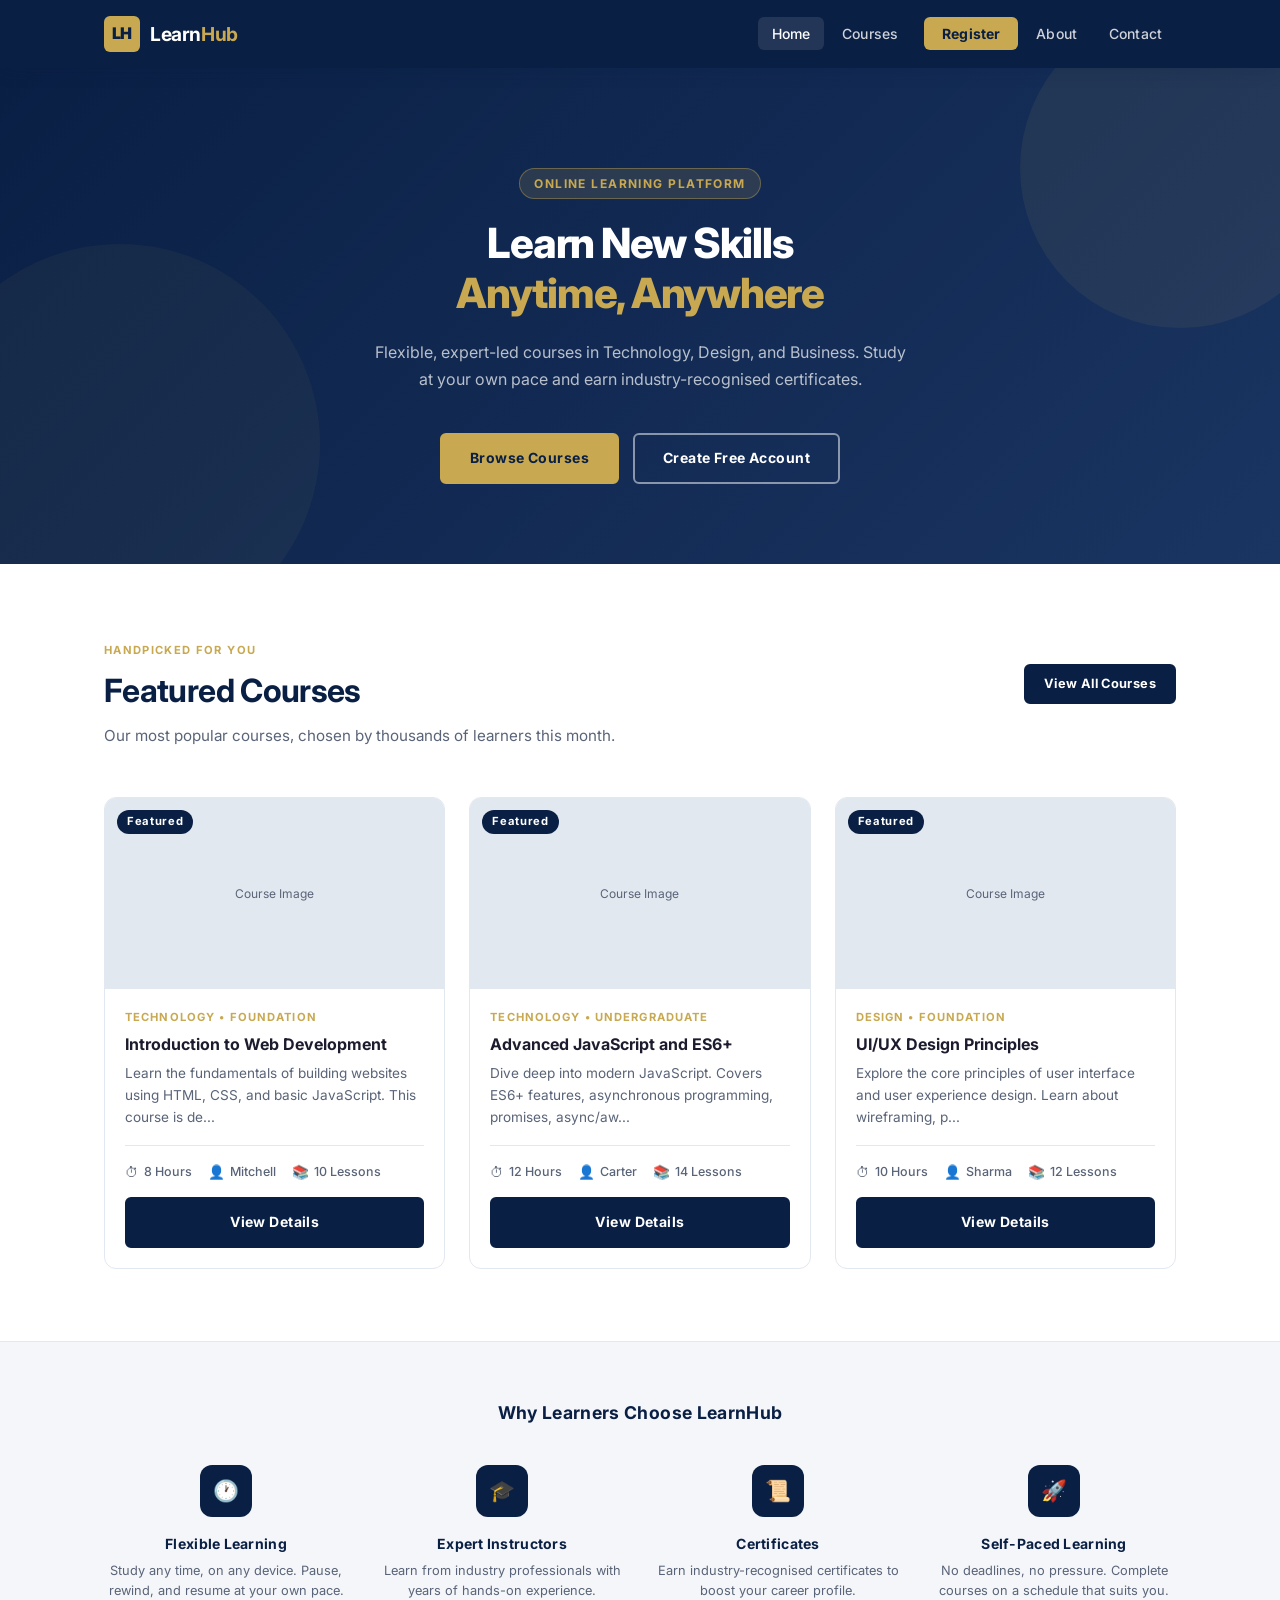
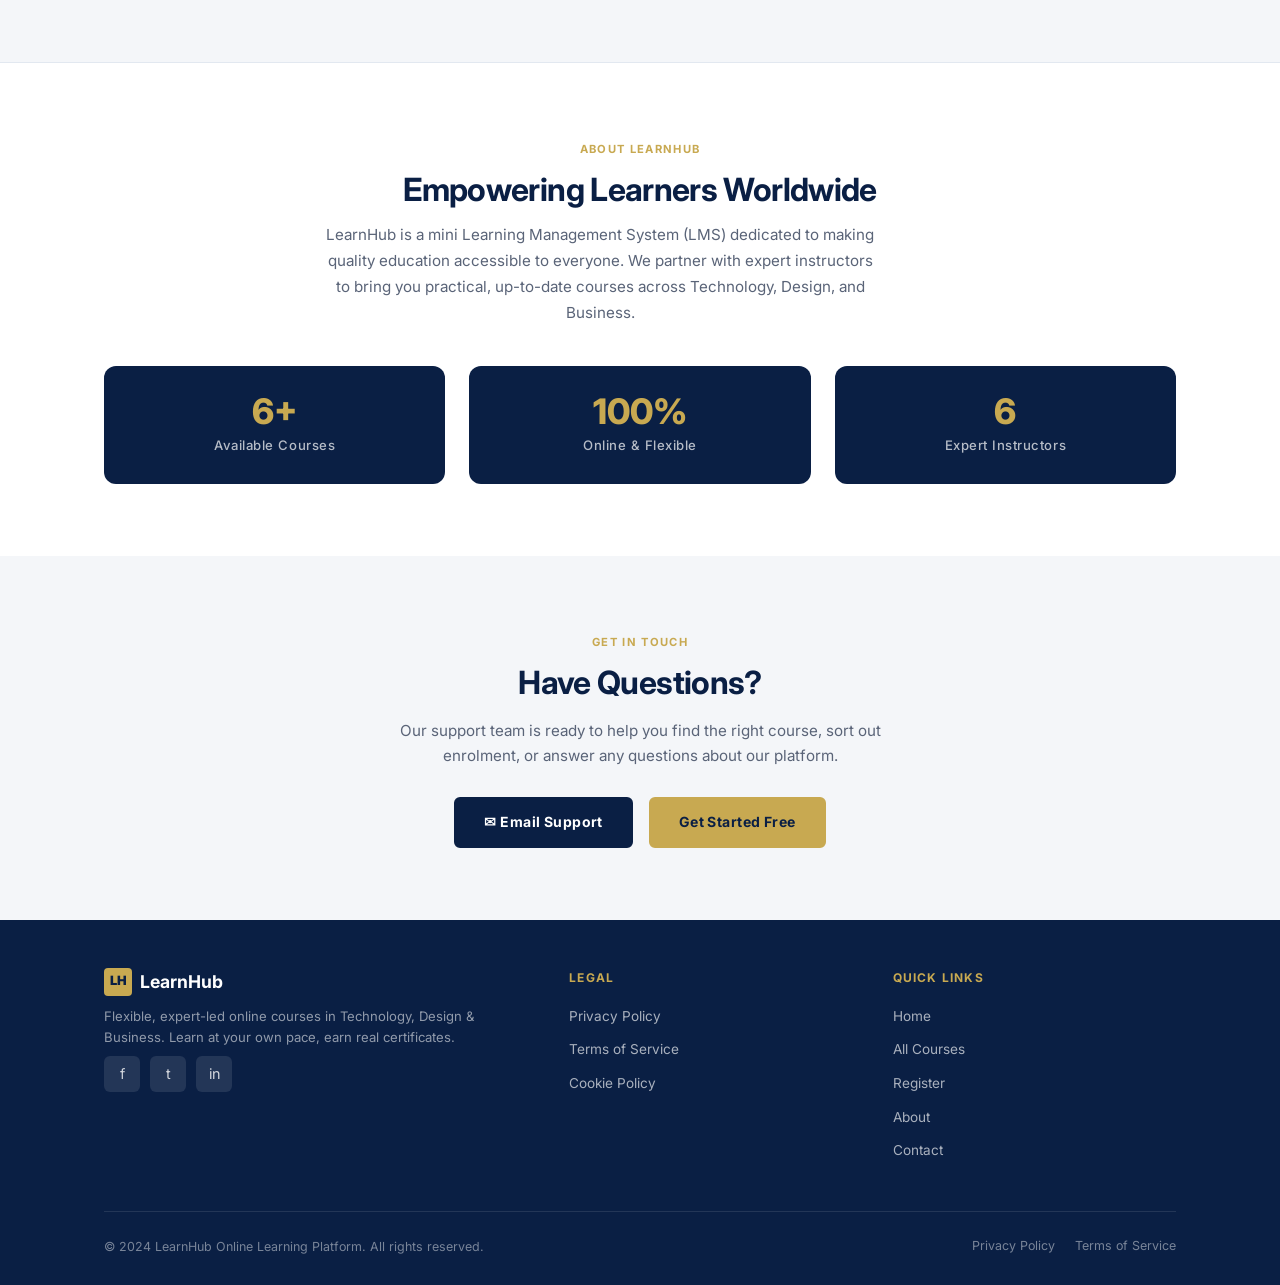
==== learning-platform/index.html @ 15e576df "Initial commit" ====
<!DOCTYPE html>
<html lang="en">
<head>
    <meta charset="UTF-8" />
    <meta name="viewport" content="width=device-width, initial-scale=1.0" />
    <meta name="description" content="LearnHub - An online learning platform offering flexible, expert-led courses in Technology, Design, and Business." />
    <title>LearnHub | Learn New Skills Anytime, Anywhere</title>

    <!-- Google Fonts: Inter -->
    <link rel="preconnect" href="https://fonts.googleapis.com" />
    <link rel="preconnect" href="https://fonts.gstatic.com" crossorigin />
    <link href="https://fonts.googleapis.com/css2?family=Inter:wght@400;500;600;700;800&display=swap" rel="stylesheet" />

    <!-- Global Stylesheet -->
    <link rel="stylesheet" href="styles.css" />
</head>
<body>

    <!-- ===== NAVIGATION ===== -->
    <header>
        <nav class="navbar" role="navigation" aria-label="Main navigation">
            <div class="navbar__inner">
                <!-- Logo / Brand -->
                <a href="index.html" class="navbar__brand" aria-label="LearnHub Home">
                    <div class="navbar__logo-mark" aria-hidden="true">LH</div>
                    <span class="navbar__brand-name">Learn<span>Hub</span></span>
                </a>

                <!-- Desktop Nav Links -->
                <ul class="navbar__nav" role="list">
                    <li><a href="index.html" class="active" aria-current="page">Home</a></li>
                    <li><a href="courses.html">Courses</a></li>
                    <li><a href="register.html" class="nav-cta">Register</a></li>
                    <li><a href="#about">About</a></li>
                    <li><a href="#contact">Contact</a></li>
                </ul>

                <!-- Mobile Hamburger -->
                <button class="navbar__hamburger" aria-label="Open navigation menu" aria-expanded="false" aria-controls="main-nav">
                    <span></span>
                    <span></span>
                    <span></span>
                </button>
            </div>
        </nav>
    </header>

    <main id="main-content">

        <!-- ===== HERO SECTION ===== -->
        <section class="hero" aria-labelledby="hero-heading">
            <div class="container">
                <span class="hero__eyebrow">Online Learning Platform</span>
                <h1 class="hero__title" id="hero-heading">
                    Learn New Skills<br /><span>Anytime, Anywhere</span>
                </h1>
                <p class="hero__subtitle">
                    Flexible, expert-led courses in Technology, Design, and Business.
                    Study at your own pace and earn industry-recognised certificates.
                </p>
                <div class="hero__actions">
                    <a href="courses.html" class="btn btn--primary">Browse Courses</a>
                    <a href="register.html" class="btn btn--outline">Create Free Account</a>
                </div>
            </div>
        </section>

        <!-- ===== FEATURED COURSES ===== -->
        <section class="section" aria-labelledby="featured-heading">
            <div class="container">
                <div class="section-header" style="display:flex; align-items:flex-start; justify-content:space-between; flex-wrap:wrap; gap:16px;">
                    <div>
                        <span class="section-header__eyebrow">Handpicked for You</span>
                        <h2 class="section-header__title" id="featured-heading">Featured Courses</h2>
                        <p class="section-header__subtitle">Our most popular courses, chosen by thousands of learners this month.</p>
                    </div>
                    <a href="courses.html" class="btn btn--dark btn--sm" style="margin-top:28px;">View All Courses</a>
                </div>

                <!-- Course cards injected by JS from XML -->
                <div class="courses-grid" id="featured-courses-grid" role="list" aria-live="polite" aria-label="Featured course list">
                    <!-- Loaded dynamically from courses.xml via main.js -->
                    <div class="no-results" style="grid-column:1/-1;">
                        <p class="text-muted">Loading courses&hellip;</p>
                    </div>
                </div>
            </div>
        </section>

        <!-- ===== FEATURES STRIP ===== -->
        <section class="features-strip" aria-labelledby="features-heading">
            <div class="container">
                <h2 class="text-center text-navy" id="features-heading" style="margin-bottom:40px; font-size:1.1rem; letter-spacing:0.02em; font-weight:700;">Why Learners Choose LearnHub</h2>
                <div class="features-grid" role="list">

                    <div class="feature-item" role="listitem">
                        <div class="feature-item__icon" aria-hidden="true">🕐</div>
                        <div class="feature-item__title">Flexible Learning</div>
                        <p class="feature-item__desc">Study any time, on any device. Pause, rewind, and resume at your own pace.</p>
                    </div>

                    <div class="feature-item" role="listitem">
                        <div class="feature-item__icon" aria-hidden="true">🎓</div>
                        <div class="feature-item__title">Expert Instructors</div>
                        <p class="feature-item__desc">Learn from industry professionals with years of hands-on experience.</p>
                    </div>

                    <div class="feature-item" role="listitem">
                        <div class="feature-item__icon" aria-hidden="true">📜</div>
                        <div class="feature-item__title">Certificates</div>
                        <p class="feature-item__desc">Earn industry-recognised certificates to boost your career profile.</p>
                    </div>

                    <div class="feature-item" role="listitem">
                        <div class="feature-item__icon" aria-hidden="true">🚀</div>
                        <div class="feature-item__title">Self-Paced Learning</div>
                        <p class="feature-item__desc">No deadlines, no pressure. Complete courses on a schedule that suits you.</p>
                    </div>

                </div>
            </div>
        </section>

        <!-- ===== ABOUT SECTION ===== -->
        <section class="section" id="about" aria-labelledby="about-heading">
            <div class="container">
                <div class="section-header text-center" style="max-width:640px; margin:0 auto 40px;">
                    <span class="section-header__eyebrow">About LearnHub</span>
                    <h2 class="section-header__title" id="about-heading">Empowering Learners Worldwide</h2>
                    <p class="section-header__subtitle">
                        LearnHub is a mini Learning Management System (LMS) dedicated to making quality education
                        accessible to everyone. We partner with expert instructors to bring you practical,
                        up-to-date courses across Technology, Design, and Business.
                    </p>
                </div>

                <!-- Stats Grid -->
                <div class="stats-grid" role="list">
                    <div class="stat-card" role="listitem">
                        <div class="stat-card__num">6+</div>
                        <div class="stat-card__label">Available Courses</div>
                    </div>
                    <div class="stat-card" role="listitem">
                        <div class="stat-card__num">100%</div>
                        <div class="stat-card__label">Online & Flexible</div>
                    </div>
                    <div class="stat-card" role="listitem">
                        <div class="stat-card__num">6</div>
                        <div class="stat-card__label">Expert Instructors</div>
                    </div>
                </div>
            </div>
        </section>

        <!-- ===== CONTACT SECTION ===== -->
        <section class="section section--alt" id="contact" aria-labelledby="contact-heading">
            <div class="container text-center" style="max-width:540px;">
                <span class="section-header__eyebrow">Get in Touch</span>
                <h2 class="section-header__title" id="contact-heading" style="color:var(--navy); margin-bottom:14px;">Have Questions?</h2>
                <p style="margin-bottom:28px;">
                    Our support team is ready to help you find the right course, sort out enrolment,
                    or answer any questions about our platform.
                </p>
                <div style="display:flex; justify-content:center; gap:16px; flex-wrap:wrap;">
                    <a href="mailto:support@learnhub.example.com" class="btn btn--dark" aria-label="Email LearnHub support team">
                        ✉ Email Support
                    </a>
                    <a href="register.html" class="btn btn--primary" aria-label="Register for a free LearnHub account">
                        Get Started Free
                    </a>
                </div>
            </div>
        </section>

    </main>

    <!-- ===== FOOTER ===== -->
    <footer class="footer" role="contentinfo">
        <div class="container">
            <div class="footer__inner">

                <!-- Brand -->
                <div>
                    <div class="footer__brand-name">
                        <span class="logo-mark" aria-hidden="true">LH</span>
                        LearnHub
                    </div>
                    <p class="footer__tagline">Flexible, expert-led online courses in Technology, Design &amp; Business. Learn at your own pace, earn real certificates.</p>
                    <nav class="footer__social" aria-label="Social media links">
                        <a href="#" aria-label="LearnHub on Facebook">f</a>
                        <a href="#" aria-label="LearnHub on Twitter">t</a>
                        <a href="#" aria-label="LearnHub on LinkedIn">in</a>
                    </nav>
                </div>

                <!-- Legal Links -->
                <div>
                    <div class="footer__heading">Legal</div>
                    <ul class="footer__links" role="list">
                        <li><a href="#">Privacy Policy</a></li>
                        <li><a href="#">Terms of Service</a></li>
                        <li><a href="#">Cookie Policy</a></li>
                    </ul>
                </div>

                <!-- Quick Links -->
                <div>
                    <div class="footer__heading">Quick Links</div>
                    <ul class="footer__links" role="list">
                        <li><a href="index.html">Home</a></li>
                        <li><a href="courses.html">All Courses</a></li>
                        <li><a href="register.html">Register</a></li>
                        <li><a href="#about">About</a></li>
                        <li><a href="#contact">Contact</a></li>
                    </ul>
                </div>

            </div>

            <!-- Copyright -->
            <div class="footer__bottom">
                <p class="footer__copyright">&copy; 2024 LearnHub Online Learning Platform. All rights reserved.</p>
                <nav class="footer__legal" aria-label="Legal navigation">
                    <a href="#">Privacy Policy</a>
                    <a href="#">Terms of Service</a>
                </nav>
            </div>
        </div>
    </footer>

    <!-- Main JavaScript -->
    <script src="main.js"></script>
</body>
</html>
---- learning-platform/styles.css ----
/* ============================================================
   LearnHub Online Learning Platform - Global Stylesheet
   Colour Palette: Navy (#0a1f44), White (#ffffff),
   Accent: Gold (#c8a951), Light Navy: (#1a3562),
   Mid Grey: (#f4f6f9), Dark Text: (#1c1c2e)
   Font: Inter (Google Fonts)
   ============================================================ */

/* --- 1. CSS CUSTOM PROPERTIES (VARIABLES) --- */
:root {
    --navy:          #0a1f44;
    --navy-light:    #1a3562;
    --navy-hover:    #0d2755;
    --gold:          #c8a951;
    --gold-light:    #e6c96b;
    --white:         #ffffff;
    --off-white:     #f4f6f9;
    --mid-grey:      #e2e8f0;
    --text-dark:     #1c1c2e;
    --text-muted:    #5a6478;
    --success:       #2e7d52;
    --error:         #c0392b;
    --error-light:   #fdecea;

    --font-main:     'Inter', sans-serif;
    --radius:        6px;
    --radius-lg:     12px;
    --shadow-sm:     0 2px 6px rgba(10, 31, 68, 0.1);
    --shadow-md:     0 4px 16px rgba(10, 31, 68, 0.15);
    --shadow-lg:     0 8px 32px rgba(10, 31, 68, 0.18);
    --transition:    0.25s ease;
}

/* --- 2. RESET & BASE --- */
*, *::before, *::after {
    box-sizing: border-box;
    margin: 0;
    padding: 0;
}

html {
    scroll-behavior: smooth;
    font-size: 16px;
}

body {
    font-family: var(--font-main);
    color: var(--text-dark);
    background-color: var(--white);
    line-height: 1.6;
    -webkit-font-smoothing: antialiased;
}

img {
    max-width: 100%;
    height: auto;
    display: block;
}

a {
    color: var(--navy);
    text-decoration: none;
    transition: color var(--transition);
}

a:hover {
    color: var(--gold);
}

a:focus-visible {
    outline: 2px solid var(--gold);
    outline-offset: 3px;
    border-radius: 3px;
}

ul {
    list-style: none;
}

/* --- 3. TYPOGRAPHY SCALE --- */
h1 { font-size: clamp(1.8rem, 4vw, 2.6rem); font-weight: 800; line-height: 1.2; letter-spacing: -0.03em; }
h2 { font-size: clamp(1.4rem, 3vw, 2rem);   font-weight: 700; line-height: 1.3; letter-spacing: -0.02em; }
h3 { font-size: clamp(1.1rem, 2vw, 1.3rem); font-weight: 600; line-height: 1.4; }
h4 { font-size: 1rem;  font-weight: 600; }
p  { font-size: 0.95rem; color: var(--text-muted); line-height: 1.7; }

/* --- 4. LAYOUT UTILITIES --- */
.container {
    max-width: 1120px;
    margin: 0 auto;
    padding: 0 24px;
}

.section {
    padding: 72px 0;
}

.section--alt {
    background-color: var(--off-white);
}

.text-center { text-align: center; }
.text-navy   { color: var(--navy); }
.text-gold   { color: var(--gold); }
.text-muted  { color: var(--text-muted); }

/* --- 5. NAVIGATION --- */
.navbar {
    background-color: var(--navy);
    position: sticky;
    top: 0;
    z-index: 1000;
    box-shadow: var(--shadow-md);
}

.navbar__inner {
    display: flex;
    align-items: center;
    justify-content: space-between;
    height: 68px;
    max-width: 1120px;
    margin: 0 auto;
    padding: 0 24px;
}

.navbar__brand {
    display: flex;
    align-items: center;
    gap: 10px;
    text-decoration: none;
}

.navbar__logo-mark {
    width: 36px;
    height: 36px;
    background-color: var(--gold);
    border-radius: var(--radius);
    display: flex;
    align-items: center;
    justify-content: center;
    font-weight: 900;
    font-size: 1rem;
    color: var(--navy);
    letter-spacing: -0.05em;
    flex-shrink: 0;
}

.navbar__brand-name {
    font-size: 1.2rem;
    font-weight: 700;
    color: var(--white);
    letter-spacing: -0.02em;
}

.navbar__brand-name span {
    color: var(--gold);
}

.navbar__nav {
    display: flex;
    align-items: center;
    gap: 4px;
}

.navbar__nav a {
    color: rgba(255,255,255,0.8);
    font-size: 0.875rem;
    font-weight: 500;
    padding: 8px 14px;
    border-radius: var(--radius);
    transition: background-color var(--transition), color var(--transition);
    letter-spacing: 0.01em;
}

.navbar__nav a:hover,
.navbar__nav a.active {
    background-color: rgba(255,255,255,0.1);
    color: var(--white);
}

.navbar__nav .nav-cta {
    background-color: var(--gold);
    color: var(--navy);
    font-weight: 700;
    margin-left: 8px;
    padding: 8px 18px;
}

.navbar__nav .nav-cta:hover {
    background-color: var(--gold-light);
    color: var(--navy);
}

.navbar__hamburger {
    display: none;
    flex-direction: column;
    gap: 5px;
    background: none;
    border: none;
    cursor: pointer;
    padding: 4px;
    aria-label: "Open menu";
}

.navbar__hamburger span {
    display: block;
    width: 24px;
    height: 2px;
    background-color: var(--white);
    border-radius: 2px;
    transition: transform var(--transition), opacity var(--transition);
}

/* --- 6. HERO SECTION --- */
.hero {
    background: linear-gradient(135deg, var(--navy) 0%, var(--navy-light) 100%);
    padding: 100px 0 80px;
    text-align: center;
    position: relative;
    overflow: hidden;
}

.hero::before {
    content: '';
    position: absolute;
    top: -60px; right: -60px;
    width: 320px; height: 320px;
    background: rgba(200, 169, 81, 0.08);
    border-radius: 50%;
    pointer-events: none;
}

.hero::after {
    content: '';
    position: absolute;
    bottom: -80px; left: -80px;
    width: 400px; height: 400px;
    background: rgba(200, 169, 81, 0.05);
    border-radius: 50%;
    pointer-events: none;
}

.hero__eyebrow {
    display: inline-block;
    background-color: rgba(200, 169, 81, 0.15);
    color: var(--gold);
    border: 1px solid rgba(200, 169, 81, 0.4);
    font-size: 0.75rem;
    font-weight: 700;
    letter-spacing: 0.12em;
    text-transform: uppercase;
    padding: 5px 14px;
    border-radius: 20px;
    margin-bottom: 20px;
}

.hero__title {
    color: var(--white);
    max-width: 680px;
    margin: 0 auto 20px;
}

.hero__title span {
    color: var(--gold);
}

.hero__subtitle {
    color: rgba(255,255,255,0.7);
    max-width: 540px;
    margin: 0 auto 40px;
    font-size: 1rem;
}

.hero__actions {
    display: flex;
    gap: 14px;
    justify-content: center;
    flex-wrap: wrap;
}

/* --- 7. BUTTONS --- */
.btn {
    display: inline-flex;
    align-items: center;
    justify-content: center;
    gap: 8px;
    padding: 12px 28px;
    font-family: var(--font-main);
    font-size: 0.875rem;
    font-weight: 700;
    letter-spacing: 0.03em;
    border-radius: var(--radius);
    border: 2px solid transparent;
    cursor: pointer;
    transition: background-color var(--transition), color var(--transition),
                border-color var(--transition), box-shadow var(--transition),
                transform var(--transition);
    text-decoration: none;
    white-space: nowrap;
}

.btn:focus-visible {
    outline: 3px solid var(--gold);
    outline-offset: 3px;
}

.btn:active {
    transform: translateY(1px);
}

.btn--primary {
    background-color: var(--gold);
    color: var(--navy);
    border-color: var(--gold);
}

.btn--primary:hover {
    background-color: var(--gold-light);
    border-color: var(--gold-light);
    color: var(--navy);
    box-shadow: 0 4px 14px rgba(200, 169, 81, 0.4);
}

.btn--outline {
    background-color: transparent;
    color: var(--white);
    border-color: rgba(255,255,255,0.5);
}

.btn--outline:hover {
    background-color: rgba(255,255,255,0.1);
    border-color: var(--white);
    color: var(--white);
}

.btn--dark {
    background-color: var(--navy);
    color: var(--white);
    border-color: var(--navy);
}

.btn--dark:hover {
    background-color: var(--navy-hover);
    border-color: var(--navy-hover);
    color: var(--white);
    box-shadow: var(--shadow-md);
}

.btn--sm {
    padding: 8px 18px;
    font-size: 0.8rem;
}

.btn--full {
    width: 100%;
}

/* --- 8. SECTION HEADINGS --- */
.section-header {
    margin-bottom: 48px;
}

.section-header__eyebrow {
    display: inline-block;
    font-size: 0.7rem;
    font-weight: 700;
    letter-spacing: 0.12em;
    text-transform: uppercase;
    color: var(--gold);
    margin-bottom: 10px;
}

.section-header__title {
    color: var(--navy);
    margin-bottom: 12px;
}

.section-header__subtitle {
    max-width: 560px;
    font-size: 0.95rem;
}

/* --- 9. COURSE CARDS --- */
.course-card {
    background: var(--white);
    border: 1px solid var(--mid-grey);
    border-radius: var(--radius-lg);
    overflow: hidden;
    transition: box-shadow var(--transition), transform var(--transition);
    display: flex;
    flex-direction: column;
}

.course-card:hover {
    box-shadow: var(--shadow-lg);
    transform: translateY(-4px);
}

.course-card__image {
    width: 100%;
    aspect-ratio: 16/9;
    background-color: var(--mid-grey);
    position: relative;
    overflow: hidden;
    display: flex;
    align-items: center;
    justify-content: center;
}

.course-card__image img {
    width: 100%;
    height: 100%;
    object-fit: cover;
}

.course-card__image-placeholder {
    color: var(--text-muted);
    font-size: 0.75rem;
    text-align: center;
    padding: 20px;
}

.course-card__badge {
    position: absolute;
    top: 12px;
    left: 12px;
    background-color: var(--navy);
    color: var(--white);
    font-size: 0.7rem;
    font-weight: 700;
    padding: 3px 10px;
    border-radius: 20px;
    letter-spacing: 0.06em;
}

.course-card__body {
    padding: 20px;
    flex: 1;
    display: flex;
    flex-direction: column;
}

.course-card__category {
    font-size: 0.7rem;
    font-weight: 700;
    letter-spacing: 0.1em;
    text-transform: uppercase;
    color: var(--gold);
    margin-bottom: 6px;
}

.course-card__title {
    font-size: 1rem;
    font-weight: 700;
    color: var(--text-dark);
    margin-bottom: 8px;
    line-height: 1.4;
}

.course-card__desc {
    font-size: 0.85rem;
    color: var(--text-muted);
    line-height: 1.6;
    margin-bottom: 16px;
    flex: 1;
}

.course-card__meta {
    display: flex;
    align-items: center;
    gap: 16px;
    padding-top: 16px;
    border-top: 1px solid var(--mid-grey);
    margin-bottom: 14px;
}

.course-card__meta-item {
    display: flex;
    align-items: center;
    gap: 5px;
    font-size: 0.78rem;
    color: var(--text-muted);
    font-weight: 500;
}

.meta-icon {
    font-size: 0.85rem;
}

/* --- 10. COURSE GRID --- */
.courses-grid {
    display: grid;
    grid-template-columns: repeat(3, 1fr);
    gap: 24px;
}

/* --- 11. FEATURES / BENEFITS STRIP --- */
.features-strip {
    background: var(--off-white);
    padding: 60px 0;
    border-top: 1px solid var(--mid-grey);
    border-bottom: 1px solid var(--mid-grey);
}

.features-grid {
    display: grid;
    grid-template-columns: repeat(4, 1fr);
    gap: 32px;
}

.feature-item {
    text-align: center;
}

.feature-item__icon {
    width: 52px;
    height: 52px;
    background-color: var(--navy);
    border-radius: var(--radius-lg);
    display: flex;
    align-items: center;
    justify-content: center;
    margin: 0 auto 16px;
    font-size: 1.3rem;
    color: var(--gold);
}

.feature-item__title {
    font-size: 0.875rem;
    font-weight: 700;
    color: var(--navy);
    margin-bottom: 6px;
    letter-spacing: 0.02em;
}

.feature-item__desc {
    font-size: 0.8rem;
    color: var(--text-muted);
    line-height: 1.6;
}

/* --- 12. FOOTER --- */
.footer {
    background-color: var(--navy);
    color: rgba(255,255,255,0.7);
    padding: 48px 0 28px;
}

.footer__inner {
    display: grid;
    grid-template-columns: 1.5fr 1fr 1fr;
    gap: 40px;
    margin-bottom: 40px;
}

.footer__brand-name {
    font-size: 1.1rem;
    font-weight: 700;
    color: var(--white);
    margin-bottom: 10px;
    display: flex;
    align-items: center;
    gap: 8px;
}

.footer__brand-name .logo-mark {
    width: 28px; height: 28px;
    background-color: var(--gold);
    border-radius: 4px;
    display: inline-flex;
    align-items: center;
    justify-content: center;
    font-size: 0.8rem;
    font-weight: 900;
    color: var(--navy);
}

.footer__tagline {
    font-size: 0.82rem;
    line-height: 1.6;
    color: rgba(255,255,255,0.55);
}

.footer__heading {
    font-size: 0.75rem;
    font-weight: 700;
    letter-spacing: 0.1em;
    text-transform: uppercase;
    color: var(--gold);
    margin-bottom: 16px;
}

.footer__links li {
    margin-bottom: 8px;
}

.footer__links a {
    color: rgba(255,255,255,0.65);
    font-size: 0.85rem;
    transition: color var(--transition);
}

.footer__links a:hover {
    color: var(--white);
}

.footer__social {
    display: flex;
    gap: 10px;
    margin-top: 8px;
}

.footer__social a {
    width: 36px; height: 36px;
    background-color: rgba(255,255,255,0.1);
    border-radius: var(--radius);
    display: flex;
    align-items: center;
    justify-content: center;
    color: rgba(255,255,255,0.8);
    font-size: 0.9rem;
    transition: background-color var(--transition), color var(--transition);
}

.footer__social a:hover {
    background-color: var(--gold);
    color: var(--navy);
}

.footer__bottom {
    border-top: 1px solid rgba(255,255,255,0.1);
    padding-top: 24px;
    display: flex;
    align-items: center;
    justify-content: space-between;
    flex-wrap: wrap;
    gap: 12px;
}

.footer__copyright {
    font-size: 0.78rem;
    color: rgba(255,255,255,0.45);
}

.footer__legal {
    display: flex;
    gap: 20px;
}

.footer__legal a {
    font-size: 0.78rem;
    color: rgba(255,255,255,0.45);
    transition: color var(--transition);
}

.footer__legal a:hover {
    color: var(--white);
}

/* --- 13. BREADCRUMB --- */
.breadcrumb {
    background-color: var(--off-white);
    border-bottom: 1px solid var(--mid-grey);
    padding: 12px 0;
}

.breadcrumb__list {
    display: flex;
    align-items: center;
    gap: 8px;
    max-width: 1120px;
    margin: 0 auto;
    padding: 0 24px;
}

.breadcrumb__item {
    font-size: 0.8rem;
    color: var(--text-muted);
}

.breadcrumb__item a {
    color: var(--text-muted);
    transition: color var(--transition);
}

.breadcrumb__item a:hover {
    color: var(--navy);
}

.breadcrumb__item.active {
    color: var(--navy);
    font-weight: 600;
}

.breadcrumb__sep {
    color: var(--mid-grey);
    font-size: 0.7rem;
}

/* --- 14. PAGINATION --- */
.pagination {
    display: flex;
    justify-content: center;
    align-items: center;
    gap: 6px;
    margin-top: 48px;
}

.pagination__btn {
    width: 38px;
    height: 38px;
    display: flex;
    align-items: center;
    justify-content: center;
    border: 1px solid var(--mid-grey);
    border-radius: var(--radius);
    font-size: 0.875rem;
    font-weight: 500;
    color: var(--text-dark);
    cursor: pointer;
    transition: background-color var(--transition), border-color var(--transition), color var(--transition);
    background: var(--white);
    font-family: var(--font-main);
}

.pagination__btn:hover {
    background-color: var(--navy);
    border-color: var(--navy);
    color: var(--white);
}

.pagination__btn.active {
    background-color: var(--navy);
    border-color: var(--navy);
    color: var(--white);
    font-weight: 700;
}

.pagination__ellipsis {
    font-size: 0.875rem;
    color: var(--text-muted);
    padding: 0 4px;
}

/* --- 15. SEARCH & FILTER BAR --- */
.filter-bar {
    background-color: var(--white);
    border: 1px solid var(--mid-grey);
    border-radius: var(--radius-lg);
    padding: 20px 24px;
    display: flex;
    align-items: center;
    gap: 16px;
    margin-bottom: 36px;
    box-shadow: var(--shadow-sm);
}

.filter-bar__search {
    flex: 1;
    position: relative;
}

.filter-bar__search-icon {
    position: absolute;
    left: 14px;
    top: 50%;
    transform: translateY(-50%);
    color: var(--text-muted);
    font-size: 0.9rem;
    pointer-events: none;
}

.filter-bar__search input {
    width: 100%;
    padding: 10px 14px 10px 38px;
    border: 1px solid var(--mid-grey);
    border-radius: var(--radius);
    font-family: var(--font-main);
    font-size: 0.875rem;
    color: var(--text-dark);
    transition: border-color var(--transition), box-shadow var(--transition);
    background: var(--off-white);
}

.filter-bar__search input:focus {
    outline: none;
    border-color: var(--navy);
    box-shadow: 0 0 0 3px rgba(10, 31, 68, 0.08);
    background: var(--white);
}

.filter-bar__select {
    padding: 10px 36px 10px 14px;
    border: 1px solid var(--mid-grey);
    border-radius: var(--radius);
    font-family: var(--font-main);
    font-size: 0.875rem;
    color: var(--text-dark);
    background: var(--off-white);
    cursor: pointer;
    appearance: none;
    -webkit-appearance: none;
    background-image: url("data:image/svg+xml,%3Csvg xmlns='http://www.w3.org/2000/svg' width='12' height='12' viewBox='0 0 12 12'%3E%3Cpath fill='%235a6478' d='M6 8L1 3h10z'/%3E%3C/svg%3E");
    background-repeat: no-repeat;
    background-position: right 12px center;
    min-width: 160px;
    transition: border-color var(--transition), box-shadow var(--transition);
}

.filter-bar__select:focus {
    outline: none;
    border-color: var(--navy);
    box-shadow: 0 0 0 3px rgba(10, 31, 68, 0.08);
}

/* --- 16. FORM ELEMENTS --- */
.form-group {
    margin-bottom: 20px;
}

.form-label {
    display: block;
    font-size: 0.82rem;
    font-weight: 600;
    color: var(--text-dark);
    margin-bottom: 6px;
    letter-spacing: 0.02em;
}

.form-label .required {
    color: var(--error);
    margin-left: 2px;
}

.form-input,
.form-select,
.form-textarea {
    width: 100%;
    padding: 11px 14px;
    border: 1.5px solid var(--mid-grey);
    border-radius: var(--radius);
    font-family: var(--font-main);
    font-size: 0.875rem;
    color: var(--text-dark);
    background-color: var(--white);
    transition: border-color var(--transition), box-shadow var(--transition);
}

.form-input:focus,
.form-select:focus,
.form-textarea:focus {
    outline: none;
    border-color: var(--navy);
    box-shadow: 0 0 0 3px rgba(10, 31, 68, 0.08);
}

.form-input.is-valid  { border-color: var(--success); }
.form-input.is-error  { border-color: var(--error); background-color: var(--error-light); }
.form-select.is-error { border-color: var(--error); background-color: var(--error-light); }

.form-textarea {
    resize: vertical;
    min-height: 110px;
}

.form-error {
    display: none;
    font-size: 0.78rem;
    color: var(--error);
    margin-top: 5px;
    font-weight: 500;
}

.form-error.visible {
    display: block;
}

.form-success-msg {
    display: none;
    background-color: #eaf6ef;
    border: 1px solid #a3d9b8;
    border-radius: var(--radius);
    color: var(--success);
    padding: 14px 18px;
    font-size: 0.875rem;
    font-weight: 600;
    margin-top: 16px;
    text-align: center;
}

.form-success-msg.visible {
    display: block;
}

/* Checkbox & Radio */
.check-group, .radio-group {
    display: flex;
    flex-direction: column;
    gap: 10px;
}

.check-label, .radio-label {
    display: flex;
    align-items: center;
    gap: 10px;
    font-size: 0.875rem;
    color: var(--text-dark);
    cursor: pointer;
}

.check-label input[type="checkbox"],
.radio-label input[type="radio"] {
    width: 16px;
    height: 16px;
    accent-color: var(--navy);
    cursor: pointer;
    flex-shrink: 0;
}

/* --- 17. COURSE DETAIL PAGE --- */
.course-detail-layout {
    display: grid;
    grid-template-columns: 1fr 320px;
    gap: 40px;
    align-items: start;
    padding: 48px 0 72px;
}

.course-detail__main-image {
    width: 100%;
    aspect-ratio: 16/9;
    background-color: var(--mid-grey);
    border-radius: var(--radius-lg);
    overflow: hidden;
    margin-bottom: 32px;
    display: flex;
    align-items: center;
    justify-content: center;
    color: var(--text-muted);
    font-size: 0.85rem;
}

.course-detail__main-image img {
    width: 100%;
    height: 100%;
    object-fit: cover;
}

.course-detail__section {
    margin-bottom: 36px;
}

.course-detail__section h2 {
    font-size: 1.1rem;
    font-weight: 700;
    color: var(--navy);
    margin-bottom: 16px;
    padding-bottom: 10px;
    border-bottom: 2px solid var(--mid-grey);
}

.objectives-grid {
    display: grid;
    grid-template-columns: 1fr 1fr;
    gap: 10px;
}

.objective-item {
    display: flex;
    align-items: flex-start;
    gap: 10px;
    font-size: 0.875rem;
    color: var(--text-dark);
    background: var(--off-white);
    padding: 10px 14px;
    border-radius: var(--radius);
    border-left: 3px solid var(--gold);
}

.objective-item::before {
    content: '✓';
    color: var(--gold);
    font-weight: 700;
    flex-shrink: 0;
    margin-top: 1px;
}

.lessons-list {
    border: 1px solid var(--mid-grey);
    border-radius: var(--radius-lg);
    overflow: hidden;
}

.lesson-item {
    display: flex;
    align-items: center;
    gap: 14px;
    padding: 14px 18px;
    border-bottom: 1px solid var(--mid-grey);
    font-size: 0.875rem;
    color: var(--text-dark);
    transition: background-color var(--transition);
}

.lesson-item:last-child {
    border-bottom: none;
}

.lesson-item:hover {
    background-color: var(--off-white);
}

.lesson-item__num {
    font-size: 0.75rem;
    font-weight: 700;
    color: var(--text-muted);
    width: 24px;
    flex-shrink: 0;
}

.lesson-item__title {
    flex: 1;
    font-weight: 500;
}

.lesson-item__icon {
    color: var(--text-muted);
    font-size: 0.85rem;
}

.instructor-card {
    display: flex;
    align-items: center;
    gap: 16px;
    padding: 20px;
    background: var(--off-white);
    border-radius: var(--radius-lg);
    border: 1px solid var(--mid-grey);
}

.instructor-card__avatar {
    width: 56px; height: 56px;
    background-color: var(--navy);
    border-radius: 50%;
    display: flex;
    align-items: center;
    justify-content: center;
    color: var(--gold);
    font-size: 1.2rem;
    font-weight: 700;
    flex-shrink: 0;
}

.instructor-card__name {
    font-weight: 700;
    color: var(--text-dark);
    margin-bottom: 4px;
}

.instructor-card__bio {
    font-size: 0.82rem;
    color: var(--text-muted);
}

/* Sticky Sidebar */
.course-sidebar {
    position: sticky;
    top: 88px;
}

.course-summary-card {
    background: var(--white);
    border: 1px solid var(--mid-grey);
    border-radius: var(--radius-lg);
    overflow: hidden;
    box-shadow: var(--shadow-md);
    margin-bottom: 20px;
}

.course-summary-card__header {
    background: var(--navy);
    padding: 20px;
}

.course-summary-card__header h3 {
    color: var(--white);
    font-size: 0.8rem;
    letter-spacing: 0.08em;
    text-transform: uppercase;
    font-weight: 700;
    margin-bottom: 0;
}

.course-summary-card__body {
    padding: 20px;
}

.summary-row {
    display: flex;
    align-items: center;
    justify-content: space-between;
    padding: 10px 0;
    border-bottom: 1px solid var(--mid-grey);
    font-size: 0.85rem;
}

.summary-row:last-child {
    border-bottom: none;
}

.summary-row__label {
    color: var(--text-muted);
    font-weight: 500;
}

.summary-row__value {
    color: var(--navy);
    font-weight: 700;
}

.progress-bar-wrap {
    margin: 14px 0;
}

.progress-label {
    display: flex;
    justify-content: space-between;
    font-size: 0.78rem;
    color: var(--text-muted);
    margin-bottom: 6px;
}

.progress-bar {
    height: 6px;
    background-color: var(--mid-grey);
    border-radius: 6px;
    overflow: hidden;
}

.progress-bar__fill {
    height: 100%;
    background: linear-gradient(90deg, var(--navy), var(--gold));
    border-radius: 6px;
    width: 0%;
    transition: width 0.6s ease;
}

.related-card {
    display: flex;
    align-items: center;
    gap: 12px;
    padding: 12px;
    background: var(--white);
    border: 1px solid var(--mid-grey);
    border-radius: var(--radius);
    margin-bottom: 10px;
    transition: box-shadow var(--transition);
    text-decoration: none;
}

.related-card:hover {
    box-shadow: var(--shadow-md);
}

.related-card__thumb {
    width: 56px; height: 42px;
    background-color: var(--mid-grey);
    border-radius: 4px;
    flex-shrink: 0;
    overflow: hidden;
}

.related-card__title {
    font-size: 0.82rem;
    font-weight: 600;
    color: var(--text-dark);
    line-height: 1.3;
    margin-bottom: 3px;
}

.related-card__meta {
    font-size: 0.75rem;
    color: var(--text-muted);
}

/* --- 18. REGISTRATION PAGE --- */
.registration-layout {
    display: grid;
    grid-template-columns: 1fr 320px;
    gap: 40px;
    padding: 48px 0 72px;
    align-items: start;
}

.registration-form-card {
    background: var(--white);
    border: 1px solid var(--mid-grey);
    border-radius: var(--radius-lg);
    padding: 36px;
    box-shadow: var(--shadow-sm);
}

.form-row {
    display: grid;
    grid-template-columns: 1fr 1fr;
    gap: 16px;
}

.registration-benefits {
    background: var(--navy);
    border-radius: var(--radius-lg);
    padding: 28px;
    position: sticky;
    top: 88px;
}

.registration-benefits h3 {
    color: var(--gold);
    font-size: 0.8rem;
    letter-spacing: 0.1em;
    text-transform: uppercase;
    margin-bottom: 20px;
}

.benefit-item {
    display: flex;
    align-items: flex-start;
    gap: 12px;
    margin-bottom: 18px;
    color: rgba(255,255,255,0.85);
    font-size: 0.875rem;
    line-height: 1.5;
}

.benefit-item__icon {
    width: 28px; height: 28px;
    background: rgba(200, 169, 81, 0.2);
    border-radius: 6px;
    display: flex;
    align-items: center;
    justify-content: center;
    font-size: 0.85rem;
    color: var(--gold);
    flex-shrink: 0;
    margin-top: 1px;
}

/* --- 19. ABOUT / STATS --- */
.stats-grid {
    display: grid;
    grid-template-columns: repeat(3, 1fr);
    gap: 24px;
    margin-top: 40px;
}

.stat-card {
    background: var(--navy);
    color: var(--white);
    border-radius: var(--radius-lg);
    padding: 28px 24px;
    text-align: center;
}

.stat-card__num {
    font-size: 2.2rem;
    font-weight: 800;
    color: var(--gold);
    line-height: 1;
    margin-bottom: 6px;
}

.stat-card__label {
    font-size: 0.82rem;
    color: rgba(255,255,255,0.7);
    font-weight: 500;
    letter-spacing: 0.04em;
}

/* --- 20. NO RESULTS STATE --- */
.no-results {
    text-align: center;
    padding: 60px 24px;
    color: var(--text-muted);
}

.no-results__icon {
    font-size: 2.5rem;
    margin-bottom: 14px;
}

.no-results__title {
    font-size: 1rem;
    font-weight: 600;
    color: var(--navy);
    margin-bottom: 6px;
}

.no-results p {
    font-size: 0.875rem;
}

/* --- 21. RESPONSIVE --- */
@media (max-width: 1024px) {
    .courses-grid { grid-template-columns: repeat(2, 1fr); }
    .features-grid { grid-template-columns: repeat(2, 1fr); gap: 24px; }
    .footer__inner { grid-template-columns: 1fr 1fr; }
    .course-detail-layout { grid-template-columns: 1fr; }
    .course-sidebar { position: static; }
    .registration-layout { grid-template-columns: 1fr; }
    .registration-benefits { position: static; }
    .objectives-grid { grid-template-columns: 1fr; }
    .stats-grid { grid-template-columns: repeat(2, 1fr); }
}

@media (max-width: 768px) {
    .navbar__nav { display: none; }
    .navbar__nav.open {
        display: flex;
        flex-direction: column;
        position: absolute;
        top: 68px; left: 0; right: 0;
        background: var(--navy);
        padding: 16px 24px 24px;
        gap: 4px;
        box-shadow: var(--shadow-lg);
    }
    .navbar__hamburger { display: flex; }
    .navbar__inner { position: relative; }
    .courses-grid { grid-template-columns: 1fr; }
    .form-row { grid-template-columns: 1fr; }
    .filter-bar { flex-direction: column; align-items: stretch; }
    .hero { padding: 64px 0 52px; }
    .section { padding: 48px 0; }
    .footer__inner { grid-template-columns: 1fr; }
    .footer__bottom { flex-direction: column; align-items: flex-start; }
    .stats-grid { grid-template-columns: 1fr; }
    .registration-form-card { padding: 24px; }
}

@media (prefers-reduced-motion: reduce) {
    *, *::before, *::after {
        animation-duration: 0.01ms !important;
        transition-duration: 0.01ms !important;
    }
}
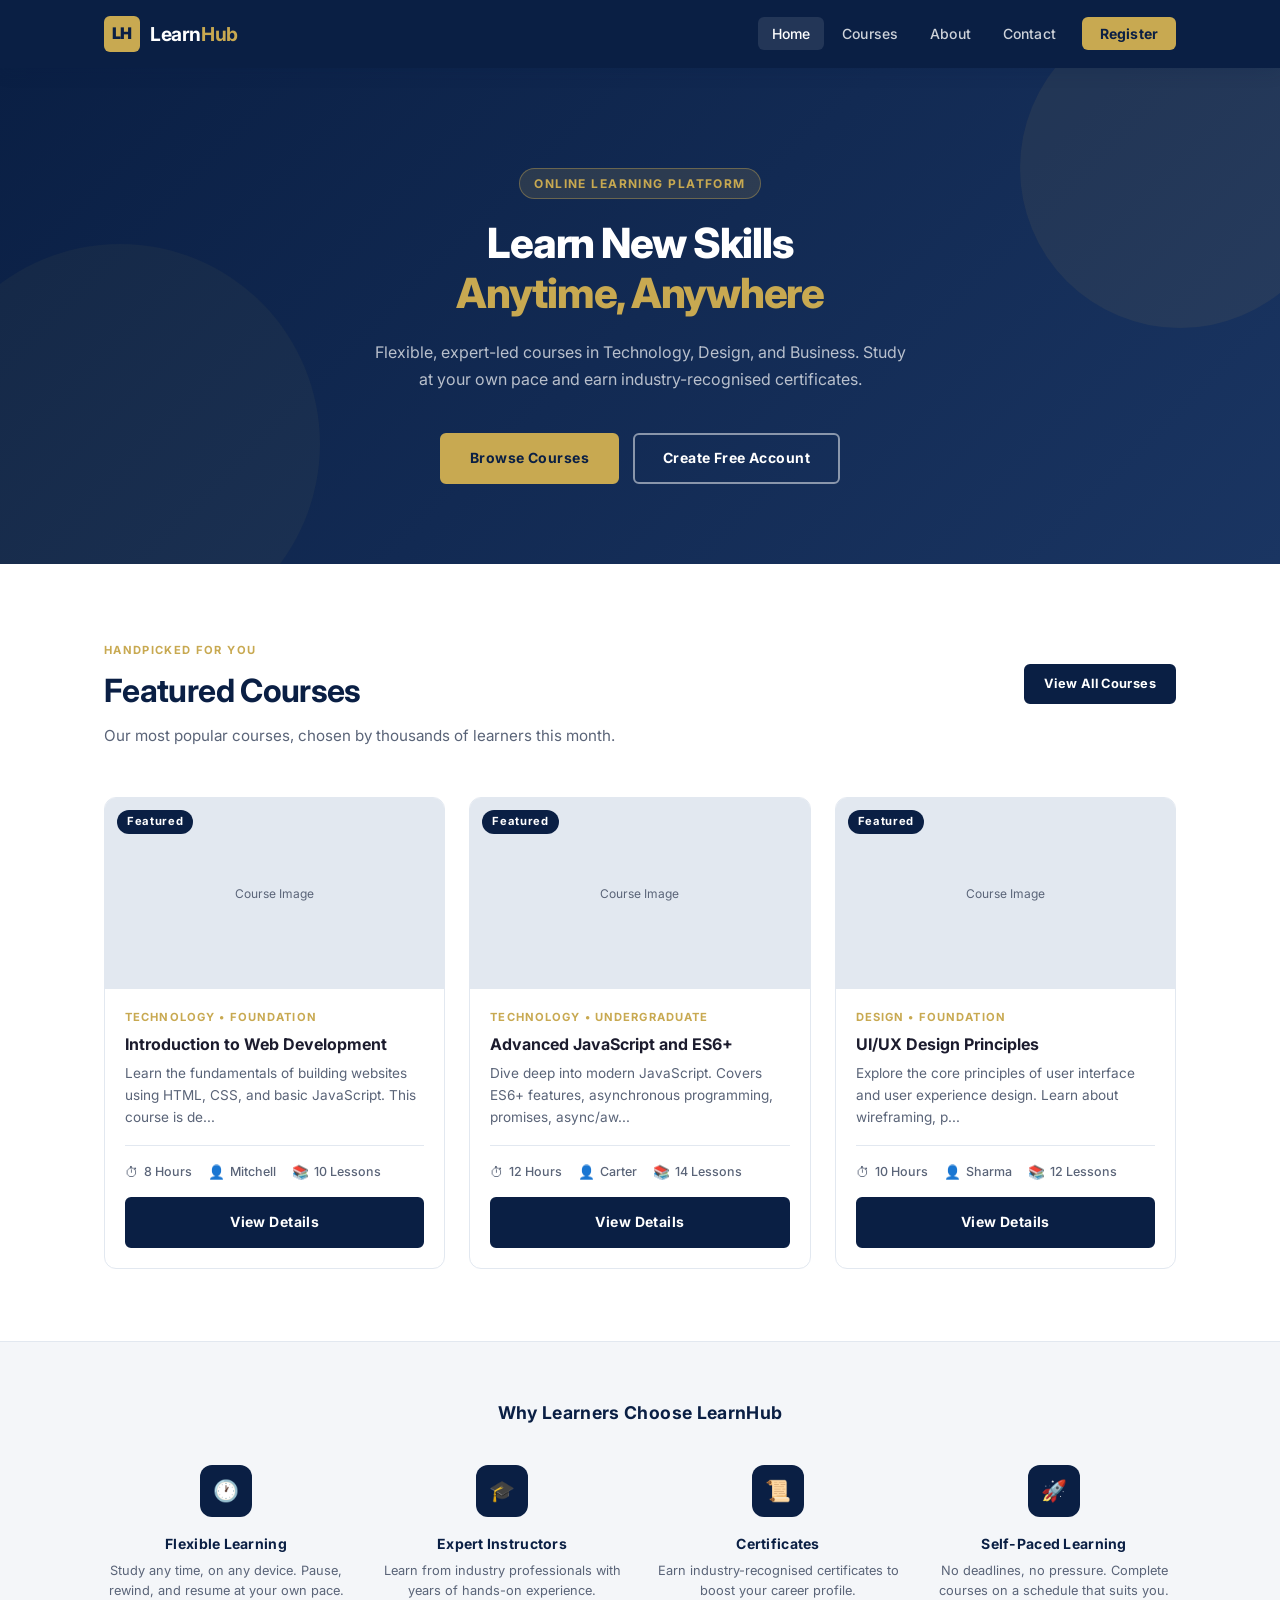
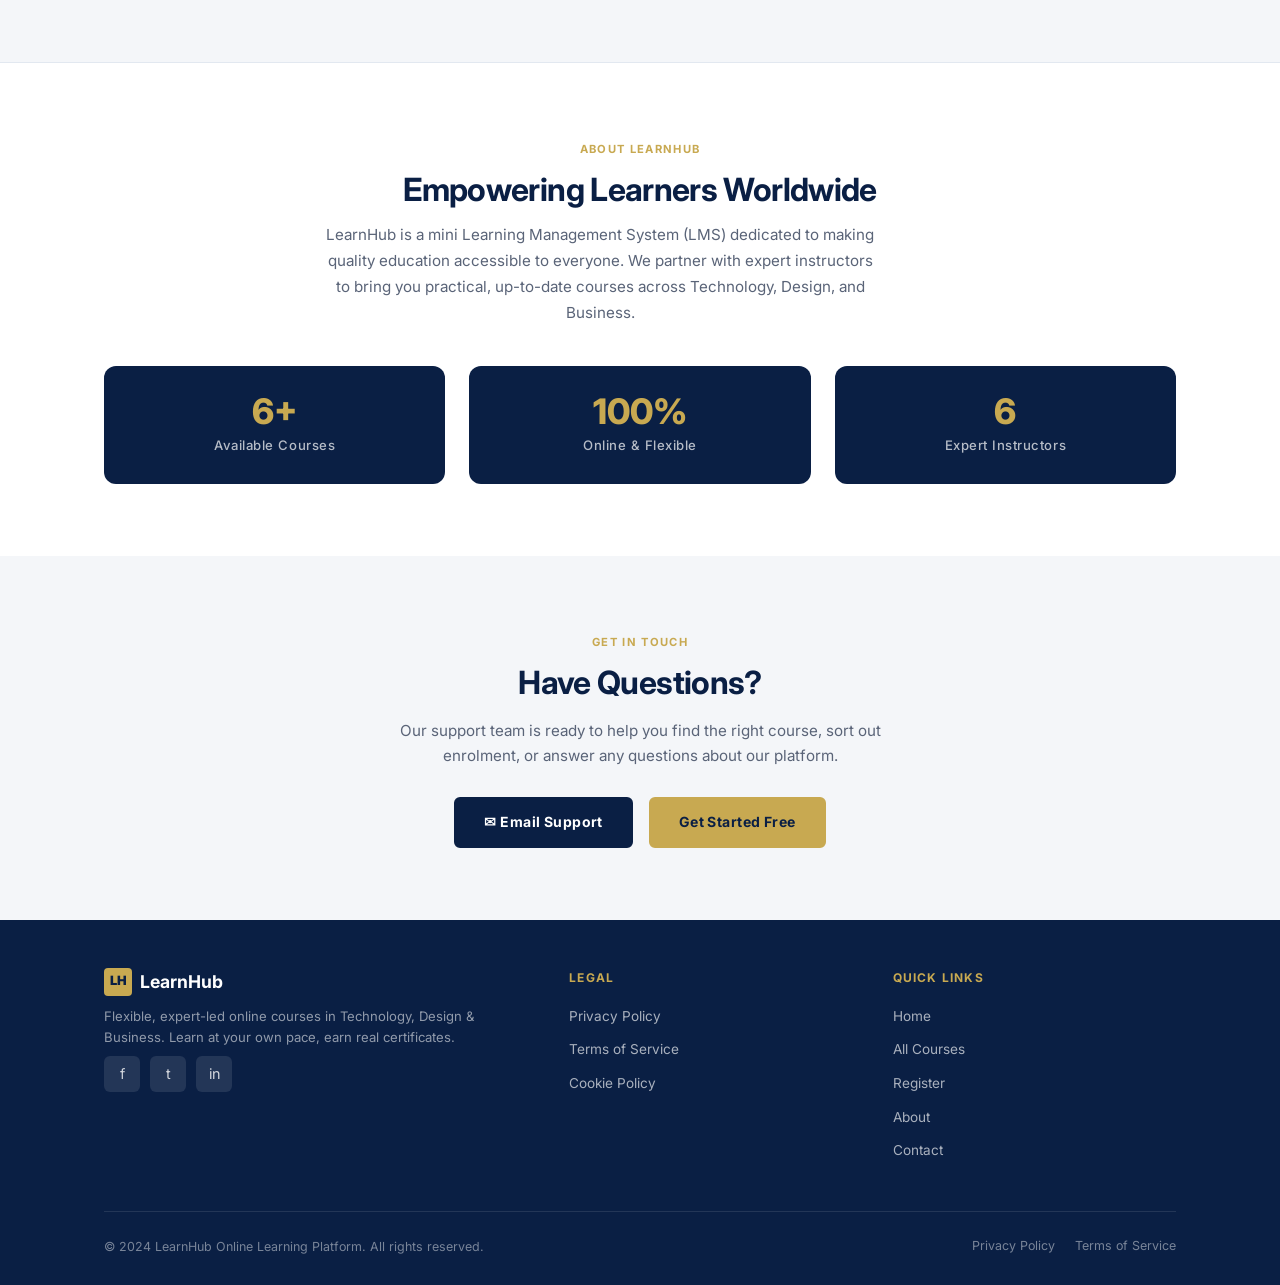
==== commit 67f4ef59: "Editing the nav bar" ====
--- a/learning-platform/index.html
+++ b/learning-platform/index.html
@@ -30,9 +30,9 @@
                 <ul class="navbar__nav" role="list">
                     <li><a href="index.html" class="active" aria-current="page">Home</a></li>
                     <li><a href="courses.html">Courses</a></li>
-                    <li><a href="register.html" class="nav-cta">Register</a></li>
                     <li><a href="#about">About</a></li>
                     <li><a href="#contact">Contact</a></li>
+                    <li><a href="register.html" class="nav-cta">Register</a></li>
                 </ul>
 
                 <!-- Mobile Hamburger -->
